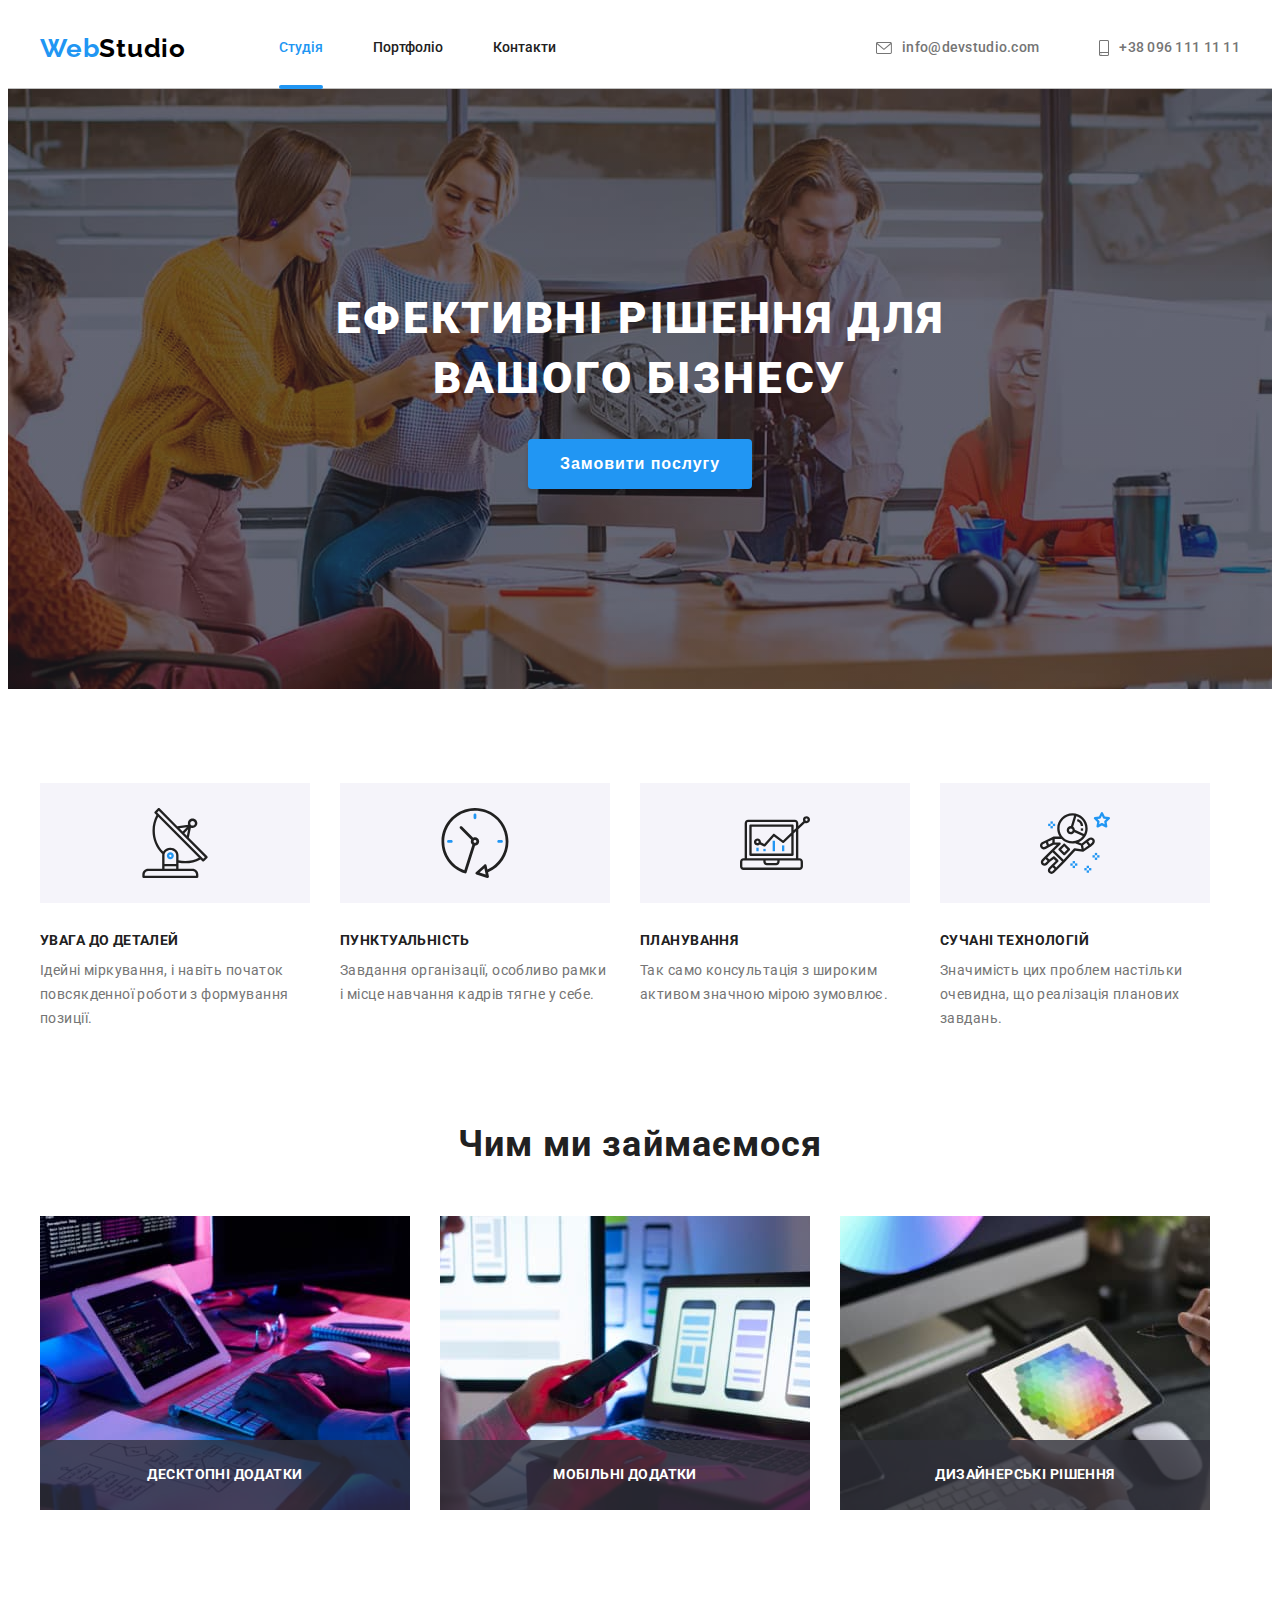
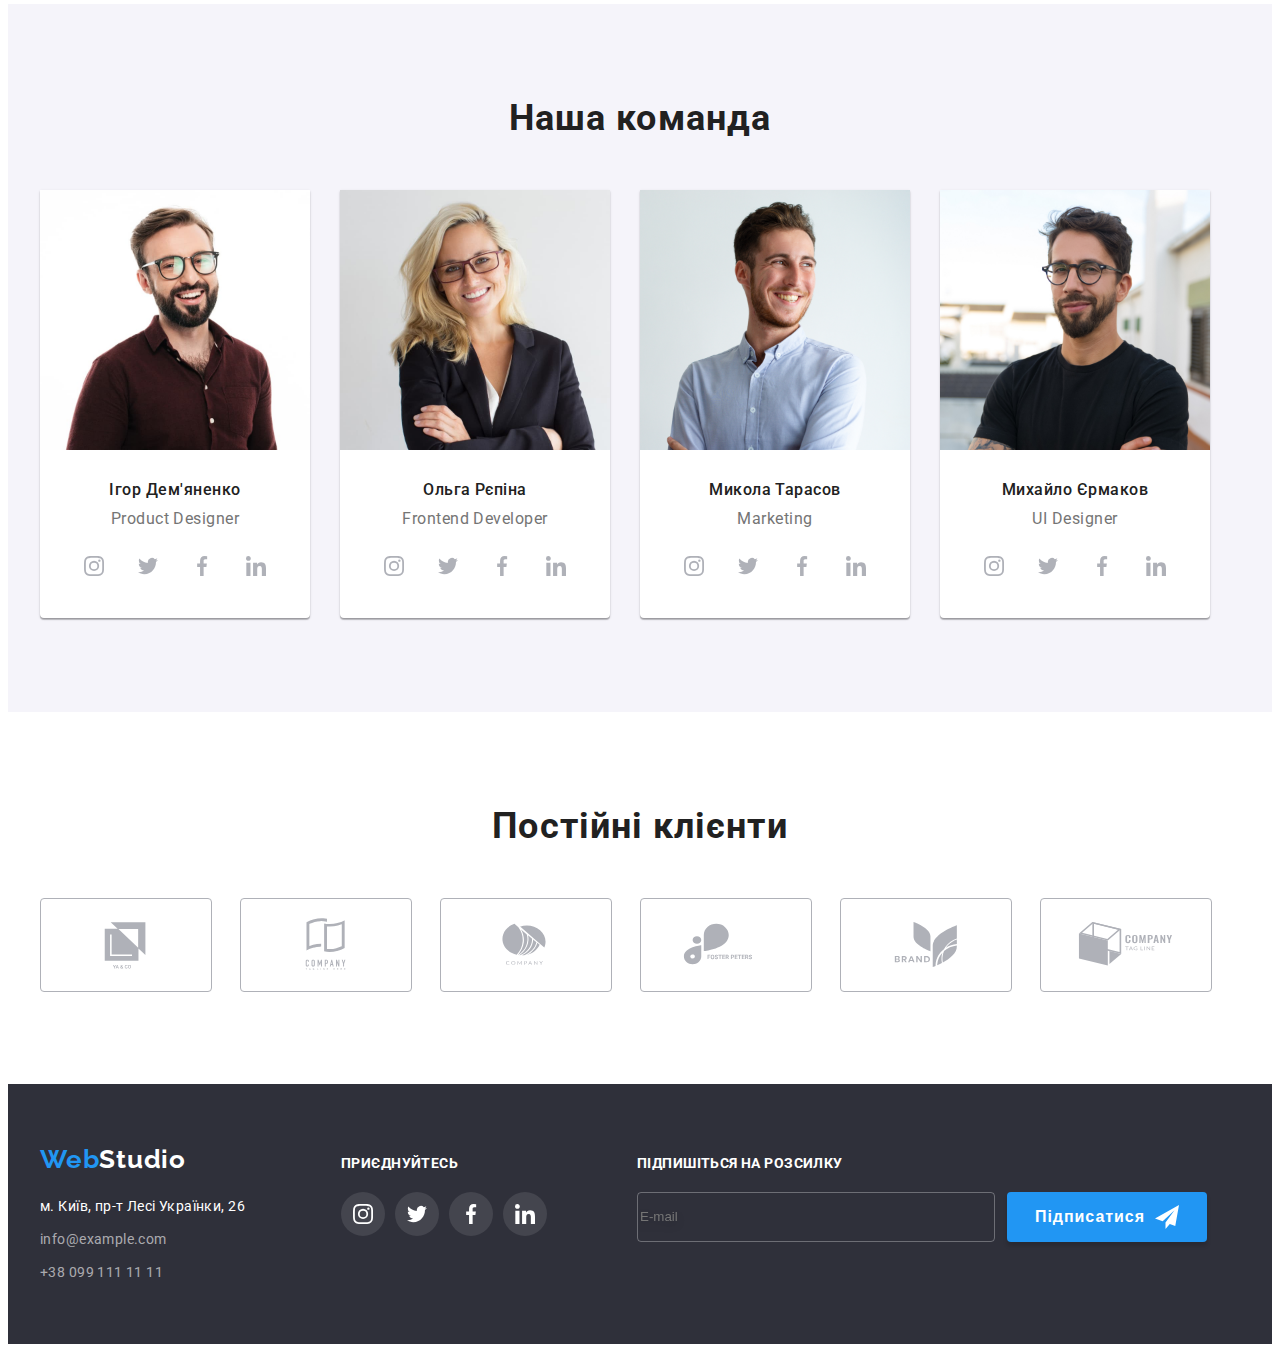
==== index.html @ 81b9aeee "HM7" ====
<!DOCTYPE html>
<html lang="uk">
	<head>
		<meta charset="UTF-8" />
		<meta http-equiv="X-UA-Compatible" content="IE=edge" />
		<meta name="viewport" content="width=device-width, initial-scale=1.0" />
		<title>homework02</title>
		<link rel="preconnect" href="https://fonts.googleapis.com" />
		<link rel="preconnect" href="https://fonts.gstatic.com" crossorigin />
		<link
			href="https://fonts.googleapis.com/css2?family=Raleway:wght@700&family=Roboto:wght@400;500;700;900&display=swap"
			rel="stylesheet"
		/>
		<link
			rel="stylesheet"
			href="https://cdnjs.cloudflare.com/ajax/libs/modern-normalize/1.1.0/modern-normalize.min.css"
			integrity="sha512-wpPYUAdjBVSE4KJnH1VR1HeZfpl1ub8YT/NKx4PuQ5NmX2tKuGu6U/JRp5y+Y8XG2tV+wKQpNHVUX03MfMFn9Q=="
			crossorigin="anonymous"
			referrerpolicy="no-referrer"
		/>
		<link rel="stylesheet" href="./css/styles.css" />
		<link rel="stylesheet" href="./css/main.min.css" />
	</head>
	<body>
		<header class="header">
			<div class="container header__container">
				<a href="./" class="logo link"><span class="loggo">Web</span>Studio</a>
				<nav class="navigation">
					<ul class="navigation__list list">
						<li class="navigation__item">
							<a href="" class="navigation__link link header-item-current current"> Студія</a>
						</li>
						<li class="navigation__item">
							<a href="./portfolio.html" class="navigation__link link"> Портфоліо</a>
						</li>
						<li class="navigation__item"><a href="" class="navigation__link link"> Контакти</a></li>
					</ul>
				</nav>
				<ul class="connect list">
					<li class="connect__iten">
						<a href="mailto:info@devstudio.com" class="connect__lisk link"
							><svg class="header-icon" width="16" height="12">
								<use href="./images/icons.svg#icon-envelope"></use>
							</svg>
							info@devstudio.com
						</a>
					</li>
					<li class="connect__iten">
						<a href="tel:+380961111111" class="connect__lisk link"
							><svg class="header-icon" width="10" height="16">
								<use href="./images/icons.svg#icon-smartphone1"></use>
							</svg>
							+38 096 111 11 11
						</a>
					</li>
				</ul>
			</div>
		</header>
		<main>
			<section class="essential">
				<div class="container">
					<h1 class="essential__titel">
						Ефективні рішення для <br />
						вашого бізнесу
					</h1>
					<button type="button" class="essential__btn" data-modal-open>Замовити послугу</button>
				</div>
			</section>
			<section class="content section">
				<div class="container">
					<h2 class="potfolio-title">Невидимий контейнер</h2>
					<ul class="content__list list">
						<li class="content__item">
							<div class="potfolio__icon">
								<svg class="team-soc-icon" width="70" height="70">
									<use href="./images/icons.svg#icon-antenna"></use>
								</svg>
							</div>
							<h3 class="content__title">Увага до деталей</h3>
							<p class="content__pre-title">
								Ідейні міркування, і навіть початок повсякденної роботи з формування позиції.
							</p>
						</li>
						<li class="content__item">
							<div class="potfolio__icon">
								<svg class="team-soc-icon" width="70" height="70">
									<use href="./images/icons.svg#icon-clock"></use>
								</svg>
							</div>
							<h3 class="content__title">Пунктуальність</h3>
							<p class="content__pre-title">
								Завдання організації, особливо рамки і місце навчання кадрів тягне у себе.
							</p>
						</li>
						<li class="content__item">
							<div class="potfolio__icon">
								<svg class="team-soc-icon" width="70" height="70">
									<use href="./images/icons.svg#icon-diagram"></use>
								</svg>
							</div>
							<h3 class="content__title">Планування</h3>
							<p class="content__pre-title">
								Так само консультація з широким активом значною мірою зумовлює.
							</p>
						</li>
						<li class="content__item">
							<div class="potfolio__icon">
								<svg class="team-soc-icon" width="70" height="70">
									<use href="./images/icons.svg#icon-astronaut"></use>
								</svg>
							</div>
							<h3 class="content__title">Сучані технологій</h3>
							<p class="content__pre-title">
								Значимість цих проблем настільки очевидна, що реалізація планових завдань.
							</p>
						</li>
					</ul>
				</div>
			</section>
			<section class="foto section">
				<div class="container">
					<h2 class="foto__title">Чим ми займаємося</h2>
					<ul class="foto__list list">
						<li class="foto__item">
							<div class="foto__bottom">
								<img src="./images/box1.jpg" alt="box1" width="370" />
								<p class="work__lister">Десктопні додатки</p>
							</div>
						</li>
						<li class="foto__item">
							<div class="foto__bottom">
								<img src="./images/box2.jpg" alt="box2" width="370" />
								<p class="work__lister">Мобільні додатки</p>
							</div>
						</li>
						<li class="foto__item">
							<div class="foto__bottom">
								<img src="./images/box3.jpg" alt="box3" width="370" />
								<p class="work__lister">Дизайнерські рішення</p>
							</div>
						</li>
					</ul>
				</div>
			</section>
			<section class="section team">
				<div class="container">
					<h2 class="team-title">Наша команда</h2>
					<ul class="team-list list">
						<li class="team-item">
							<img src="./images/person1.jpg" alt="about" width="270" />
							<div class="team-data">
								<h3 class="team-name">Ігор Дем'яненко</h3>
								<p class="team-profession">Product Designer</p>
								<ul class="team-soc list">
									<li class="team-soc-item">
										<a href="" class="team-soc-link link">
											<svg class="team-soc-icon" width="20" height="20">
												<use href="./images/icons.svg#icon-instagram"></use>
											</svg>
										</a>
									</li>
									<li class="team-soc-item">
										<a href="" class="team-soc-link link">
											<svg class="team-soc-icon" width="20" height="20">
												<use href="./images/icons.svg#icon-twitter	"></use>
											</svg>
										</a>
									</li>
									<li class="team-soc-item">
										<a href="" class="team-soc-link link"
											><svg class="team-soc-icon" width="20" height="20">
												<use href="./images/icons.svg#icon-facebook"></use>
											</svg>
										</a>
									</li>
									<li class="team-soc-item">
										<a href="" class="team-soc-link link"
											><svg class="team-soc-icon" width="20" height="20">
												<use href="./images/icons.svg#icon-linkedin"></use>
											</svg>
										</a>
									</li>
								</ul>
							</div>
						</li>
						<li class="team-item">
							<img src="./images/person2.jpg" alt="about" width="270" />
							<div class="team-data">
								<h3 class="team-name">Ольга Рєпіна</h3>
								<p class="team-profession">Frontend Developer</p>
								<ul class="team-soc list">
									<li class="team-soc-item">
										<a href="" class="team-soc-link link">
											<svg class="team-soc-icon" width="20" height="20">
												<use href="./images/icons.svg#icon-instagram"></use>
											</svg>
										</a>
									</li>
									<li class="team-soc-item">
										<a href="" class="team-soc-link link">
											<svg class="team-soc-icon" width="20" height="20">
												<use href="./images/icons.svg#icon-twitter	"></use>
											</svg>
										</a>
									</li>
									<li class="team-soc-item">
										<a href="" class="team-soc-link link"
											><svg class="team-soc-icon" width="20" height="20">
												<use href="./images/icons.svg#icon-facebook"></use>
											</svg>
										</a>
									</li>
									<li class="team-soc-item">
										<a href="" class="team-soc-link link"
											><svg class="team-soc-icon" width="20" height="20">
												<use href="./images/icons.svg#icon-linkedin"></use>
											</svg>
										</a>
									</li>
								</ul>
							</div>
						</li>
						<li class="team-item">
							<img src="./images/person3.jpg" alt="about" width="270" />
							<div class="team-data">
								<h3 class="team-name">Микола Тарасов</h3>
								<p class="team-profession">Marketing</p>
								<ul class="team-soc list">
									<li class="team-soc-item">
										<a href="" class="team-soc-link link">
											<svg class="team-soc-icon" width="20" height="20">
												<use href="./images/icons.svg#icon-instagram"></use>
											</svg>
										</a>
									</li>
									<li class="team-soc-item">
										<a href="" class="team-soc-link link">
											<svg class="team-soc-icon" width="20" height="20">
												<use href="./images/icons.svg#icon-twitter	"></use>
											</svg>
										</a>
									</li>
									<li class="team-soc-item">
										<a href="" class="team-soc-link link"
											><svg class="team-soc-icon" width="20" height="20">
												<use href="./images/icons.svg#icon-facebook"></use>
											</svg>
										</a>
									</li>
									<li class="team-soc-item">
										<a href="" class="team-soc-link link"
											><svg class="team-soc-icon" width="20" height="20">
												<use href="./images/icons.svg#icon-linkedin"></use>
											</svg>
										</a>
									</li>
								</ul>
							</div>
						</li>
						<li class="team-item">
							<img src="./images/person4.jpg" alt="about" width="270" />
							<div class="team-data">
								<h3 class="team-name">Михайло Єрмаков</h3>
								<p class="team-profession">UI Designer</p>
								<ul class="team-soc list">
									<li class="team-soc-item">
										<a href="" class="team-soc-link link">
											<svg class="team-soc-icon" width="20" height="20">
												<use href="./images/icons.svg#icon-instagram"></use>
											</svg>
										</a>
									</li>
									<li class="team-soc-item">
										<a href="" class="team-soc-link link">
											<svg class="team-soc-icon" width="20" height="20">
												<use href="./images/icons.svg#icon-twitter	"></use>
											</svg>
										</a>
									</li>
									<li class="team-soc-item">
										<a href="" class="team-soc-link link"
											><svg class="team-soc-icon" width="20" height="20">
												<use href="./images/icons.svg#icon-facebook"></use>
											</svg>
										</a>
									</li>
									<li class="team-soc-item">
										<a href="" class="team-soc-link link"
											><svg class="team-soc-icon" width="20" height="20">
												<use href="./images/icons.svg#icon-linkedin"></use>
											</svg>
										</a>
									</li>
								</ul>
							</div>
						</li>
					</ul>
				</div>
			</section>
			<section class="section client">
				<div class="container">
					<h2 class="client-title">Постійні клієнти</h2>
					<ul class="client-list list">
						<li class="client-item">
							<a href="" class="client-soc-link link">
								<svg class="client-soc-icon" width="106" height="60">
									<use href="./images/icons.svg#icon-Logo1"></use>
								</svg>
							</a>
						</li>
						<li class="client-item">
							<a href="" class="client-soc-link link">
								<svg class="client-soc-icon" width="106" height="60">
									<use href="./images/icons.svg#icon-Logo2"></use>
								</svg>
							</a>
						</li>
						<li class="client-item">
							<a href="" class="client-soc-link link">
								<svg class="client-soc-icon" width="106" height="60">
									<use href="./images/icons.svg#icon-Logo3"></use>
								</svg>
							</a>
						</li>
						<li class="client-item">
							<a href="" class="client-soc-link link">
								<svg class="client-soc-icon" width="106" height="60">
									<use href="./images/icons.svg#icon-Logo4"></use>
								</svg>
							</a>
						</li>
						<li class="client-item">
							<a href="" class="client-soc-link link">
								<svg class="client-soc-icon" width="106" height="60">
									<use href="./images/icons.svg#icon-Logo5"></use>
								</svg>
							</a>
						</li>
						<li class="client-item">
							<a href="" class="client-soc-link link">
								<svg class="client-soc-icon" width="106" height="60">
									<use href="./images/icons.svg#icon-Logo6"></use>
								</svg>
							</a>
						</li>
					</ul>
				</div>
			</section>
		</main>
		<footer class="contacts">
			<div class="container footer__container">
				<div class="flecsy">
					<a href="./" class="logo-contacts link"><span class="loggo">Web</span>Studio</a>
					<address class="info">
						<ul class="info-list list">
							<li class="info-item">
								<a
									class="info-address link"
									href="https://goo.gl/maps/SW1nA3isdETWnzQe9"
									target="_blank"
									rel="noopener nereferrer nofollow"
								>
									м. Київ, пр-т Лесі Українки, 26
								</a>
							</li>
							<li class="info-item">
								<a href="mailto:info@example.com" class="info-mail link">info@example.com</a>
							</li>
							<li class="info-item">
								<a href="tel:+380991111111" class="info-tel link">+38 099 111 11 11</a>
							</li>
						</ul>
					</address>
				</div>
				<div class="footer-continer">
					<p class="footer-title">приєднуйтесь</p>
					<ul class="footer-soc list">
						<li class="footer-soc-item">
							<a href="" class="footer-soc-link link">
								<svg class="footer-soc-icon" width="20" height="20">
									<use href="./images/icons.svg#icon-instagram"></use>
								</svg>
							</a>
						</li>
						<li class="footer-soc-item">
							<a href="" class="footer-soc-link link">
								<svg class="footer-soc-icon" width="20" height="20">
									<use href="./images/icons.svg#icon-twitter	"></use>
								</svg>
							</a>
						</li>
						<li class="footer-soc-item">
							<a href="" class="footer-soc-link link"
								><svg class="footer-soc-icon" width="20" height="20">
									<use href="./images/icons.svg#icon-facebook"></use>
								</svg>
							</a>
						</li>
						<li class="footer-soc-item">
							<a href="" class="footer-soc-link link"
								><svg class="footer-soc-icon" width="20" height="20">
									<use href="./images/icons.svg#icon-linkedin"></use>
								</svg>
							</a>
						</li>
					</ul>
				</div>
				<div class="footer-letter">
					<p class="text-soc-it">Підпишіться на розсилку</p>
					<form class="footer-form">
						<input
							type="text"
							class="footer-letter-mail"
							name="footer-letter-mail"
							placeholder="E-mail"
						/>
						<button type="submit" class="btn-footer-text sent-letter">
							Підписатися<svg class="footer-letter-icon" width="24" height="24">
								<use href="./images/icons.svg#icon-icon-send"></use>
							</svg>
						</button>
					</form>
				</div>
			</div>
		</footer>
		<div class="backdrop is-hidden" data-modal>
			<div class="modal">
				<button type="button" class="btn-modal" data-modal-close>
					<svg class="modal-icon" width="11" height="11">
						<use href="./images/icons.svg#icon-Vector"></use>
					</svg>
				</button>
				<p class="modal-title">Залиште свої дані, ми вам передзвонимо</p>
				<form class="modal-form">
					<div class="form-field">
						<label for="dfgh" class="input-title">Ім'я</label>
						<div class="input-wrap">
							<input type="text" class="form-input" name="user-name" id="dfgh" />
							<svg class="input-icon" width="18" height="18">
								<use href="./images/icons.svg#icon-person-name1"></use>
							</svg>
						</div>
					</div>
					<div class="form-field">
						<label for="scfdsc" class="input-title">Телефон</label>
						<div class="input-wrap">
							<input type="tel" class="form-input" name="user-tel" id="scfdsc" />
							<svg class="input-icon" width="18" height="18">
								<use href="./images/icons.svg#icon-person-tel"></use>
							</svg>
						</div>
					</div>
					<div class="form-field">
						<label for="vbnm" class="input-title">Пошта</label>
						<div class="input-wrap">
							<input type="email" class="form-input" name="user-email" id="vbnm" />
							<svg class="input-icon" width="18" height="18">
								<use href="./images/icons.svg#icon-person-email"></use>
							</svg>
						</div>
					</div>
					<div class="form-field-com">
						<label for="user-coment" class="input-title">Коментар</label>
						<textarea
							name="user-coment"
							id="user-coment"
							class="modal-text"
							placeholder="Введіть текст"
						></textarea>
					</div>
					<div class="form-field-com">
						<input
							type="checkbox"
							name="user-polyci"
							value="true"
							class="input-check potfolio-title"
							id="user-polyci"
						/>
						<label for="user-polyci" class="form-polyci"
							>Погоджуюся з розсилкою та приймаю <span class="check-polyci">Умови договору</span>
						</label>
					</div>
					<button type="submit" class="btn-form">Відправити</button>
				</form>
			</div>
		</div>
		<script src="./js/modal.js"></script>
	</body>
</html>
---- css/main.min.css ----
:root{--second--title--color: #757575;--main--title--black: #2196f3;--item--color--white: #ffffff;--main--item--color: #212121}p,h1,h2,h3,h4,h5,h6{margin:0}ul{margin:0;padding-left:0}body{font-family:Roboto,sans-serif}.list{list-style:none}.link{text-decoration:none;display:block}.potfolio-title{position:absolute;white-space:nowrap;width:1px;height:1px;overflow:hidden;border:0;padding:0;clip:rect(0 0 0 0);-webkit-clip-path:inset(50%);clip-path:inset(50%);margin:-1px}.container{width:1200px;padding-left:15px;padding-right:15px;margin:0 auto}.section{padding:94px 0}.backdrop{position:fixed;top:0;width:100%;height:100%;background-color:rgba(0,0,0,.2);transition:opacity 250ms cubic-bezier(0.4, 0, 0.2, 1),visibility 250ms cubic-bezier(0.4, 0, 0.2, 1)}.backdrop.is-hidden{visibility:hidden;opacity:0;pointer-events:none}.modal{position:absolute;width:528px;height:581px;background:#fff;box-shadow:0px 1px 3px rgba(0,0,0,.12),0px 1px 1px rgba(0,0,0,.14),0px 2px 1px rgba(0,0,0,.2);border-radius:4px;top:50%;left:50%;padding:40px;transform:translate(-50%, -50%) scale(1);transition:transform 250ms cubic-bezier(0.4, 0, 0.2, 1)}.backdrop.is-hidden .modal{transform:translate(-50%, -50%) scale(0);min-height:0}.btn-modal{position:absolute;right:8px;top:8px;background:#fff;border:1px solid rgba(0,0,0,.1);width:30px;height:30px;cursor:pointer;border-radius:50%;background-color:rgba(0,0,0,0)}.btn-modal:focus,.btn-modal:hover{fill:#2196f3}.modal-icon{position:absolute;top:50%;left:50%;transform:translate(-50%, -50%)}.no-scroll{overflow:hidden}.modal-title{font-weight:700;font-size:20px;line-height:1.15;text-align:center;letter-spacing:.03em;color:#212121;margin-bottom:12px}.form-input{width:100%;height:40px;border:1px solid rgba(33,33,33,.2);border-radius:4px;padding-left:42px}.form-input:focus{outline-color:#2196f3}.input-title{font-size:12px;line-height:1.16;letter-spacing:.01em;color:#757575}.input-icon{position:absolute;left:12px;top:50%;transform:translateY(-50%)}.modal-text{display:block;width:100%;height:120px;border:1px solid rgba(33,33,33,.2);border-radius:4px;resize:none;padding:12px 16px;margin-top:4px}.modal-text:focus{outline-color:#2196f3}.btn-form{font-weight:700;font-size:16px;line-height:1.87;letter-spacing:.06em;color:#fff;background:#2196f3;box-shadow:0px 4px 4px rgba(0,0,0,.15);border-radius:4px;border:none;cursor:pointer;padding:10px 52px;display:block;margin-left:auto;margin-right:auto}.form-field{margin-bottom:10px}.form-field-com{margin-bottom:20px}.input-wrap{position:relative;margin-top:4px}.form-input:focus+.input-icon{fill:#2196f3}.form-polyci{font-size:14px;line-height:1.71;letter-spacing:.03em;color:#757575;display:flex;justify-content:center;align-items:center;margin-bottom:20px}.form-polyci::before{content:" ";width:16px;height:15px;border:2px solid #212121;border-radius:3px;margin-right:8px;transition:background-color 250ms cubic-bezier(0.4, 0, 0.2, 1)}.check-polyci{font-size:14px;line-height:1.71;letter-spacing:.03em;-webkit-text-decoration-line:underline;text-decoration-line:underline;color:#2196f3}.input-check:checked+.form-polyci::before{background-color:#2196f3;border-radius:2px;background-image:url(../images/galochka.svg);border:none;background-repeat:no-repeat;background-position:center}.logo{font-family:"Raleway";font-weight:700;font-size:26px;line-height:1.19;letter-spacing:.03em;color:#000}.loggo{color:var(--main--title--black)}.header{border-bottom:1px solid silver;margin-right:auto;margin-left:auto}.header__container{display:flex;align-items:center}.navigation{margin-left:93px}.navigation__list{display:flex;position:relative}.navigation__list.navigation__link::after{content:"";display:block;background:#2196f3;border-radius:2px;width:100%;height:4px;position:absolute}.navigation__list .navigation__item:not(:last-child){margin-right:50px}.connect__lisk{font-size:14px;line-height:1.14;letter-spacing:.02em;color:var(--second--title--color);align-items:center}.connect__lisk{display:flex;justify-content:center;gap:10px;transition:color 250ms cubic-bezier(0.4, 0, 0.2, 1)}.connect__lisk:focus,.connect__lisk:hover{color:var(--main--title--black)}.connect{display:flex;justify-content:center;gap:10px;margin-left:auto}.connect .connect__iten+.connect__iten{margin-left:50px}.navigation__link{position:relative;display:block;padding-top:32px;padding-bottom:32px;font-weight:500;font-size:14px;line-height:1.14;color:var(--main--item--color);transition:color 250ms cubic-bezier(0.4, 0, 0.2, 1)}.navigation__link.current::after{content:"";display:block;width:100%;height:4px;border-radius:2px;background-color:#2196f3;position:absolute;bottom:-1px;left:0}.header-icon{fill:currentColor}.connect__iten{font-weight:500;font-size:14px;line-height:1.14;color:var(--main--item--color)}.header-item-current{color:var(--main--title--black)}.essential{background-color:#c4c4c4;background-image:linear-gradient(rgba(47, 48, 58, 0.4), rgba(47, 48, 58, 0.4)),url(../images/hero.jpg);text-align:center;background-size:auto;padding-top:200px;padding-bottom:200px;max-width:1600px;background-repeat:no-repeat;background-position:center;margin:0 auto}.essential__titel{font-weight:900;font-size:44px;line-height:1.36;letter-spacing:.06em;text-transform:uppercase;color:var(--item--color--white)}.essential__btn{margin-top:30px;margin-left:auto;margin-right:auto}.essential__btn{font-weight:700;font-size:16px;line-height:1.88;align-items:center;text-align:center;letter-spacing:.06em;background:var(--main--title--black);color:var(--item--color--white);cursor:pointer;border:none;box-shadow:0px 4px 4px rgba(0,0,0,.15);border-radius:4px;padding:10px 32px;transition:background-color 250ms cubic-bezier(0.4, 0, 0.2, 1)}.essential__btn :focus,.essential__btn :hover{background-color:#188ce8}.content__list{display:flex;flex-wrap:wrap}.content__list .content__item:not(:last-child){margin-right:30px}.content__item{width:270px}.content__title{font-weight:700;font-size:14px;line-height:1.14;letter-spacing:.03em;text-transform:uppercase;color:var(--main--item--color);margin-bottom:10px}.content__pre-title{font-size:14px;line-height:1.71;letter-spacing:.03em;color:var(--second--title--color)}.potfolio__icon{width:270px;height:120px;background-color:#f5f4fa;display:flex;justify-content:center;align-items:center;margin-bottom:30px}.foto{padding-top:0}.foto__item:not(:last-child){margin-right:30px}.foto__list{display:flex}img{width:auto;display:block;max-width:100%}.foto__title,.hero-title{font-weight:700;font-size:36px;line-height:1.16;text-align:center;letter-spacing:.03em;color:var(--main--item--color);margin-bottom:50px}.foto__bottom{position:relative}.work__lister{display:flex;align-items:center;justify-content:center;font-weight:700;font-size:14px;line-height:1.14;letter-spacing:.03em;text-transform:uppercase;color:#fff;background:rgba(47,48,58,.8);position:absolute;width:100%;height:70px;bottom:0px}.team-list{display:flex}.team-item{width:270px;height:428px;left:calc(50% - 135px - 450px);top:calc(50% - 214px + 532px);background:#fff;box-shadow:0px 1px 3px rgba(0,0,0,.12),0px 1px 1px rgba(0,0,0,.14),0px 2px 1px rgba(0,0,0,.2);border-radius:0px 0px 4px 4px}.team-item:not(:last-child){margin-right:30px}.team{background-color:#f5f4fa}.team-title{font-weight:700;font-size:36px;line-height:1.16;text-align:center;letter-spacing:.03em;color:#212121;margin-bottom:50px}.team-name{font-weight:500;font-size:16px;line-height:1.19;text-align:center;letter-spacing:.03em;color:var(--main--item--color);margin-bottom:10px}.team-profession{font-size:16px;line-height:1.19;text-align:center;letter-spacing:.03em;color:var(--second--title--color);margin-bottom:16px}.team-data{padding-top:30px;padding-bottom:30px}.team-soc{display:flex;justify-content:center;gap:10px}.team-soc-link{width:44px;height:44px;border-radius:50%;background-color:#fff;display:flex;align-items:center;justify-content:center;transition:background-color 250ms cubic-bezier(0.4, 0, 0.2, 1)}.team-soc-link:hover,.team-soc-link:focus{background-color:#2196f3}.team-soc-link:hover .team-soc-icon,.team-soc-link:focus .team-soc-icon{fill:#fff}.team-soc-icon{fill:#afb1b8;transition:fill 250ms cubic-bezier(0.4, 0, 0.2, 1)}.client-list{display:flex}.client-title{font-weight:700;font-size:36px;line-height:1.16;text-align:center;letter-spacing:.03em;color:#212121;margin-bottom:50px}.client-item{width:170px;height:92px}.client-item:not(:last-child){margin-right:30px}.client-soc-link{outline:none;width:100%;height:100%;display:flex;align-items:center;justify-content:center;border:1px solid #afb1b8;border-radius:4px;transition:border 250ms cubic-bezier(0.4, 0, 0.2, 1),border-radius cubic-bezier(0.4, 0, 0.2, 1)}.client-soc-link:focus,.client-soc-link:hover{border:1px solid #2196f3;border-radius:4px}.client-soc-icon{fill:#afb1b8;transition:fill 250ms cubic-bezier(0.4, 0, 0.2, 1)}.client-soc-link:hover .client-soc-icon,.client-soc-link:focus .client-soc-icon{fill:#2196f3}.contacts{background-color:#2f303a;padding-top:60px;padding-bottom:60px;margin:0 auto}.info-item{font-style:normal;font-size:14px;line-height:1.71;letter-spacing:.03em;width:231px}.info-address{letter-spacing:.03em;color:var(--item--color--white)}.info-mail,.info-tel{color:rgba(255,255,255,.6)}.logo-contacts{font-family:"Raleway";font-weight:700;font-size:26px;line-height:1.19;letter-spacing:.03em;color:var(--item--color--white);margin-bottom:20px}.footer-continer{margin-right:90px}.footer__container{display:flex;align-items:baseline}.footer-title{font-weight:700;font-size:14px;line-height:1.14;letter-spacing:.03em;text-transform:uppercase;color:#fff;margin-bottom:20px}.footer-soc{display:flex;justify-content:center;gap:10px}.footer-soc-link{width:44px;height:44px;border-radius:50%;background:rgba(255,255,255,.1);display:flex;align-items:center;justify-content:center;transition:background-color 250ms cubic-bezier(0.4, 0, 0.2, 1)}.footer-soc-link:hover,.footer-soc-link:focus{background-color:#2196f3}.footer-soc-icon{fill:#fff;transition:background-color 250ms cubic-bezier(0.4, 0, 0.2, 1)}.footer-soc-link:hover .footer-soc-icon,.footer-soc-link:focus .footer-soc-icon{fill:#fff}.text-soc-it{font-weight:700;font-size:14px;line-height:1.14;letter-spacing:.03em;text-transform:uppercase;color:#fff;margin-bottom:20px}.footer-letter-mail{width:358px;height:50px;box-sizing:border-box;border:1px solid rgba(255,255,255,.3);background-color:rgba(33,149,243,0);border-radius:4px}.footer-letter-mail::-moz-placeholder{filter:drop-shadow(0px 4px 4px rgba(0, 0, 0, 0.15))}.footer-letter-mail:-ms-input-placeholder{filter:drop-shadow(0px 4px 4px rgba(0, 0, 0, 0.15))}.footer-letter-mail::placeholder{filter:drop-shadow(0px 4px 4px rgba(0, 0, 0, 0.15))}.sent-letter{width:200px;height:50px;justify-content:center;margin-left:12px;border:none;background:#2196f3;box-shadow:0px 4px 4px rgba(0,0,0,.15);border-radius:4px}.footer-letter-icon{margin-left:10px}.footer-form{display:flex}.btn-footer-text{font-weight:700;font-size:16px;line-height:1.87;display:flex;align-items:center;text-align:center;letter-spacing:.06em;color:#fff}.filter{display:flex;justify-content:center}.filter-item:not(:last-child){margin-right:8px}.filter-btn{font-weight:500;font-size:16px;line-height:1.65;text-align:center;letter-spacing:.03em;color:var(--main--item--color);background-color:#f5f4fa;border:none;cursor:pointer;border-radius:4px;padding:6px 22px;transition:background-color 250ms cubic-bezier(0.4, 0, 0.2, 1),color 250ms cubic-bezier(0.4, 0, 0.2, 1),box-shadow 250ms cubic-bezier(0.4, 0, 0.2, 1)}.filter-btn:hover,.filter-btn:focus{color:var(--item--color--white);background-color:var(--main--title--black);box-shadow:0px 3px 1px rgba(0,0,0,.1),0px 1px 2px rgba(0,0,0,.08),0px 2px 2px rgba(0,0,0,.12)}.work-link-asd:hover,.work-link-asd:focus{box-shadow:0px 1px 1px rgba(0,0,0,.12),0px 4px 4px rgba(0,0,0,.06),1px 4px 6px rgba(0,0,0,.16)}.work-link{position:relative;overflow:hidden}.work-top-text{position:absolute;top:0;font-size:18px;line-height:1.55;letter-spacing:.03em;color:#fff;background:rgba(33,150,243,.9);padding:63px 24px;height:100%;transform:translateY(100%);transition:250ms cubic-bezier(0.4, 0, 0.2, 1)}.work-link-asd:hover .work-top-text,.work-link-asd:focus .work-top-text{transform:translateY(0)}.work-item{display:flex;flex-wrap:wrap;gap:30px;margin-top:50px;font-weight:700;font-size:18px;line-height:2;letter-spacing:.06em}.work-item.work-list:nth-last-child(-n+3){margin-bottom:30px}.work-item.work-list:nth-last-child(-n+3){transition:box-shadow 250ms cubic-bezier(0.4, 0, 0.2, 1)}.work-title{font-weight:700;font-size:18px;line-height:2;letter-spacing:.06em;color:var(--main--item--color);margin-bottom:4px}.work-data{padding:20px 24px 20px 24px;border-left:1px solid #eee;border-right:1px solid #eee;border-bottom:1px solid #eee}.work-pre-title{font-weight:400;font-size:16px;line-height:1.88;letter-spacing:.03em;color:var(--second--title--color)}.info{margin-top:20px;margin-right:70px}.logo-contacts{display:inline;margin-top:40px}.info-list .info-item:not(:last-child){margin-bottom:9px}/*# sourceMappingURL=main.min.css.map */
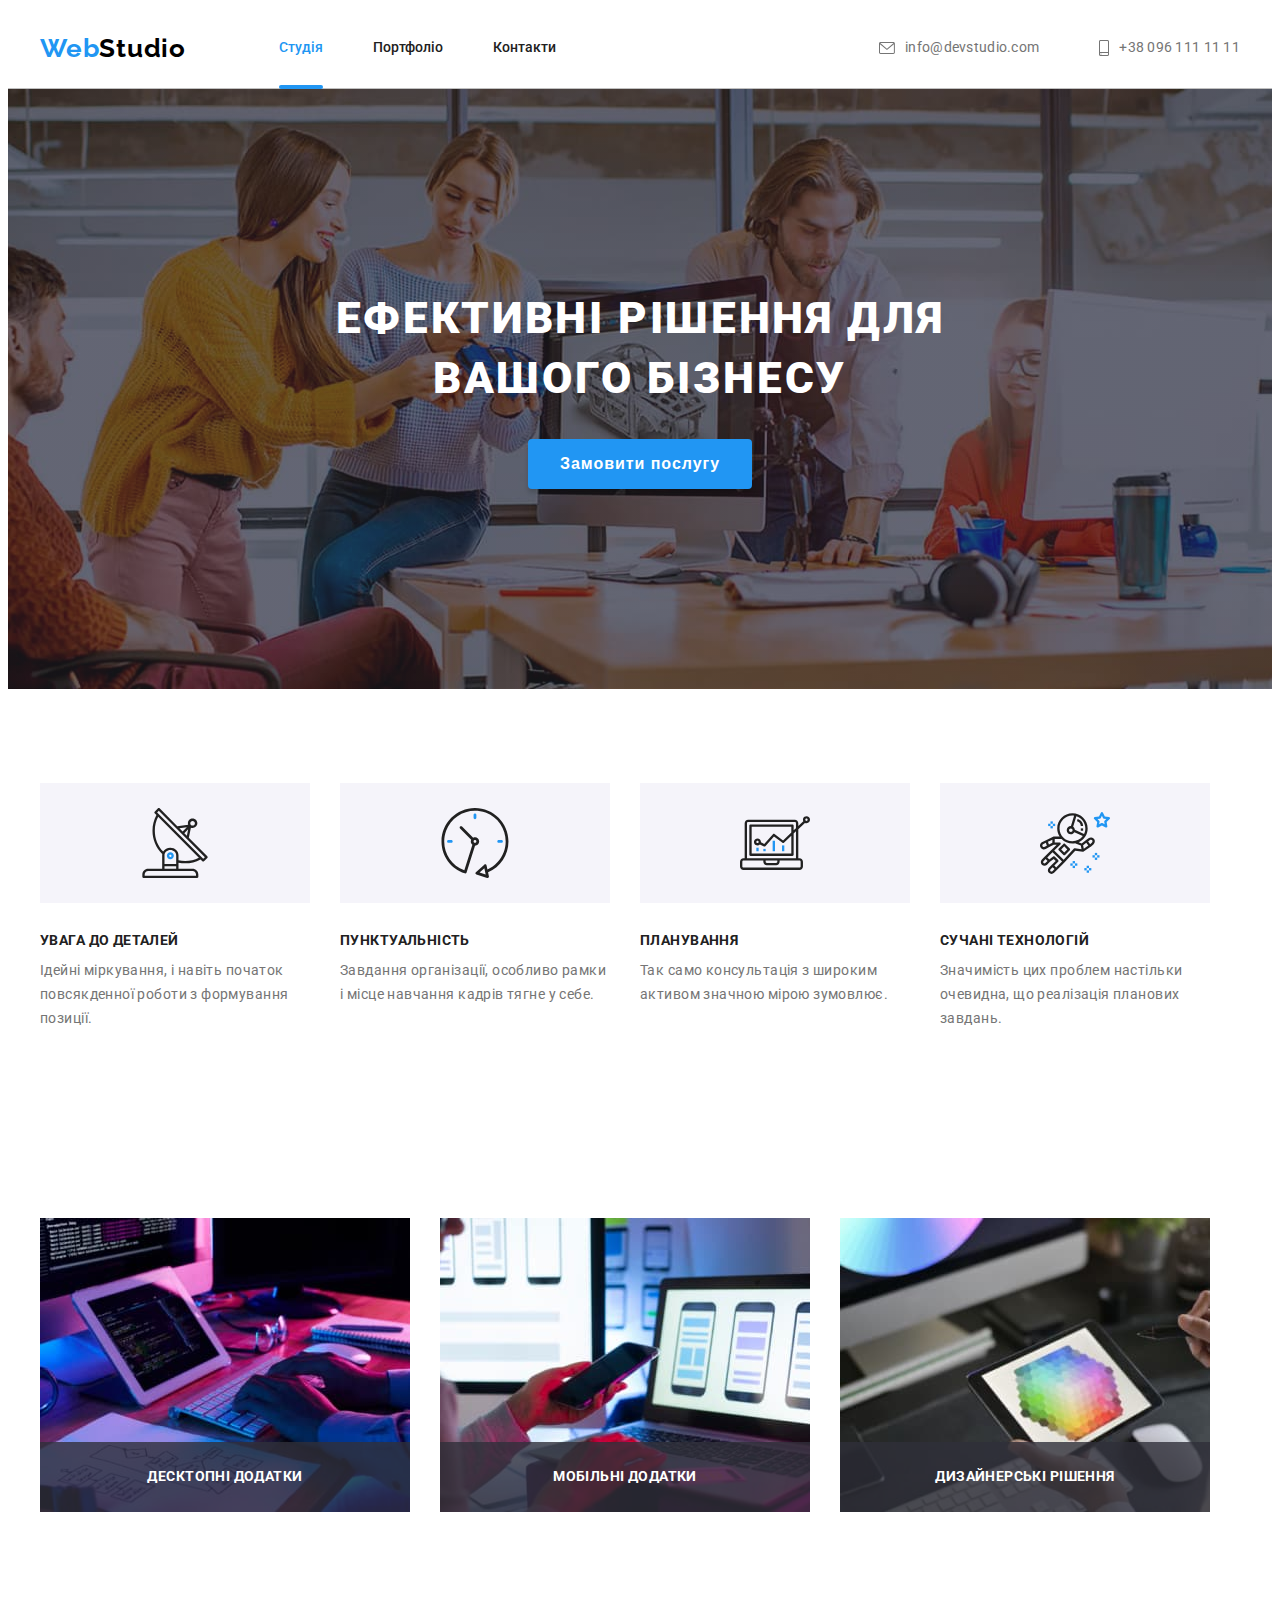
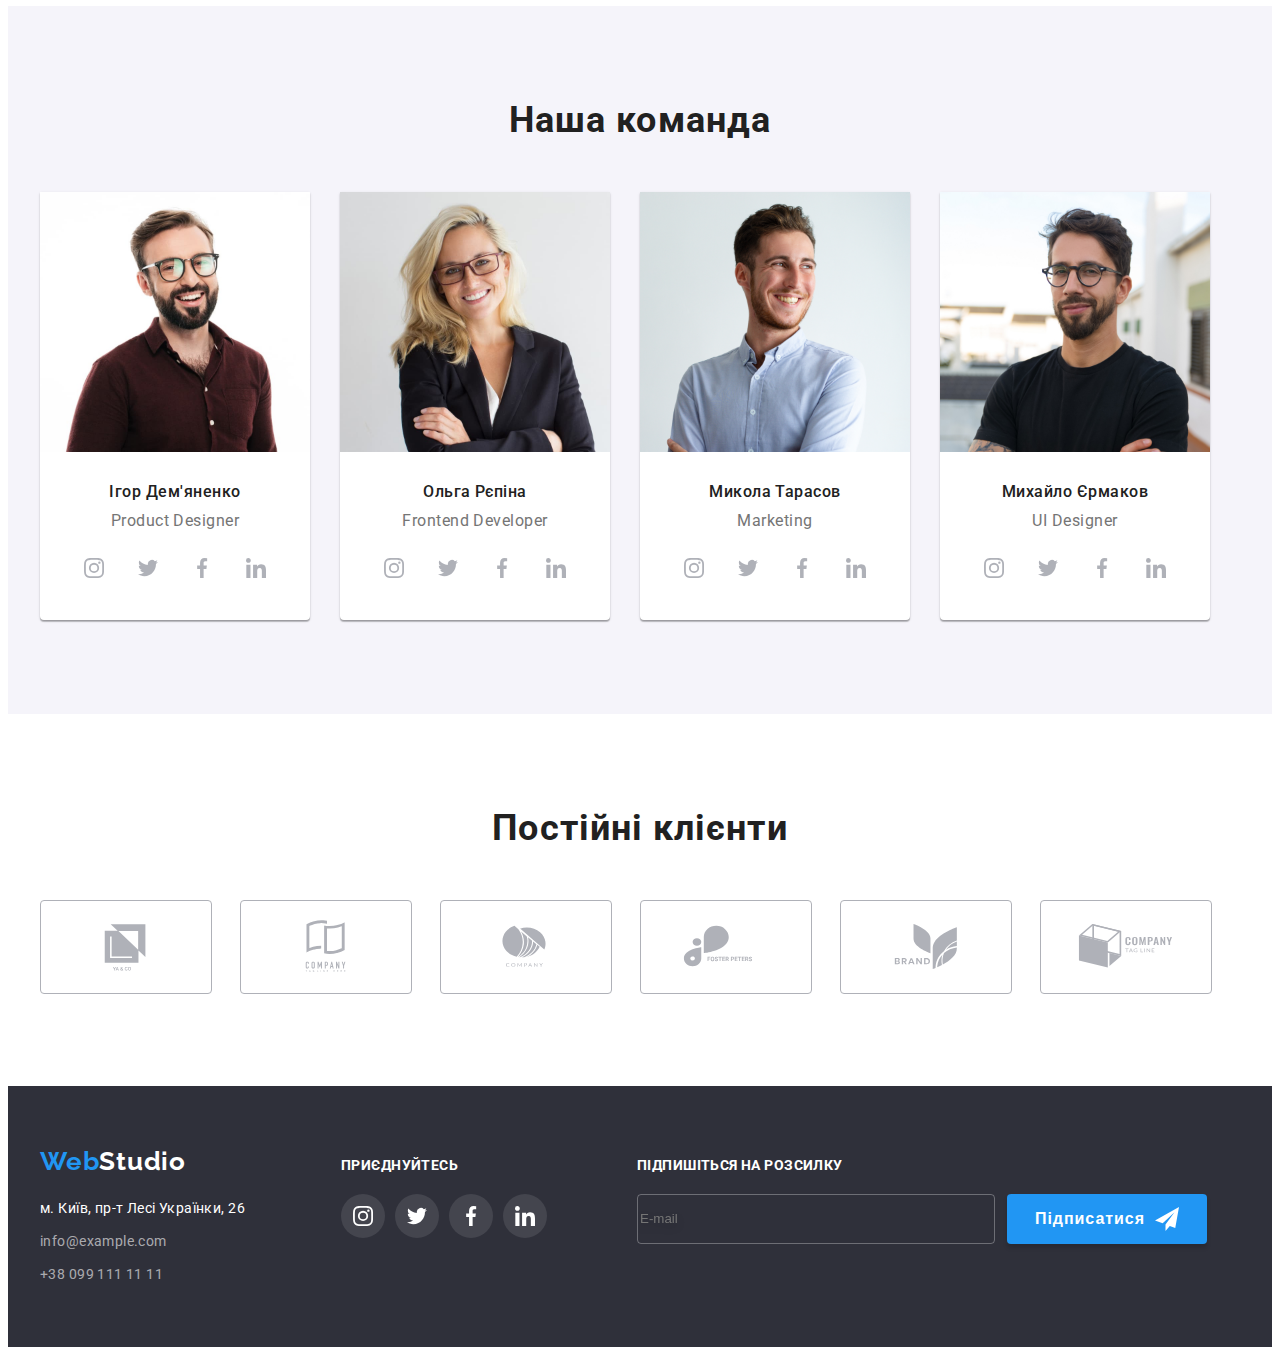
==== commit 1b58f1f9: "поправки" ====
--- a/index.html
+++ b/index.html
@@ -24,11 +24,11 @@
 	<body>
 		<header class="header">
 			<div class="container header__container">
-				<a href="./" class="logo link"><span class="loggo">Web</span>Studio</a>
+				<a href="./" class="logo link"><span class="logo-web">Web</span>Studio</a>
 				<nav class="navigation">
 					<ul class="navigation__list list">
 						<li class="navigation__item">
-							<a href="" class="navigation__link link header-item-current current"> Студія</a>
+							<a href="" class="navigation__link link navigation-link__current current"> Студія</a>
 						</li>
 						<li class="navigation__item">
 							<a href="./portfolio.html" class="navigation__link link"> Портфоліо</a>
@@ -37,17 +37,17 @@
 					</ul>
 				</nav>
 				<ul class="connect list">
-					<li class="connect__iten">
-						<a href="mailto:info@devstudio.com" class="connect__lisk link"
-							><svg class="header-icon" width="16" height="12">
+					<li class="connect__item">
+						<a href="mailto:info@devstudio.com" class="connect__link link"
+							><svg class="connect__icon" width="16" height="12">
 								<use href="./images/icons.svg#icon-envelope"></use>
 							</svg>
 							info@devstudio.com
 						</a>
 					</li>
-					<li class="connect__iten">
-						<a href="tel:+380961111111" class="connect__lisk link"
-							><svg class="header-icon" width="10" height="16">
+					<li class="connect__item">
+						<a href="tel:+380961111111" class="connect__link link"
+							><svg class="connect__icon" width="10" height="16">
 								<use href="./images/icons.svg#icon-smartphone1"></use>
 							</svg>
 							+38 096 111 11 11
@@ -66,77 +66,77 @@
 					<button type="button" class="essential__btn" data-modal-open>Замовити послугу</button>
 				</div>
 			</section>
-			<section class="content section">
+			<section class="section">
 				<div class="container">
-					<h2 class="potfolio-title">Невидимий контейнер</h2>
-					<ul class="content__list list">
+					<h2 class="section__title">Невидимий контейнер</h2>
+					<ul class="content list">
 						<li class="content__item">
-							<div class="potfolio__icon">
-								<svg class="team-soc-icon" width="70" height="70">
+							<div class="content__icon-box">
+								<svg class="content__icon" width="70" height="70">
 									<use href="./images/icons.svg#icon-antenna"></use>
 								</svg>
 							</div>
 							<h3 class="content__title">Увага до деталей</h3>
-							<p class="content__pre-title">
+							<p class="content__text">
 								Ідейні міркування, і навіть початок повсякденної роботи з формування позиції.
 							</p>
 						</li>
 						<li class="content__item">
-							<div class="potfolio__icon">
-								<svg class="team-soc-icon" width="70" height="70">
+							<div class="content__icon-box">
+								<svg class="content__icon" width="70" height="70">
 									<use href="./images/icons.svg#icon-clock"></use>
 								</svg>
 							</div>
 							<h3 class="content__title">Пунктуальність</h3>
-							<p class="content__pre-title">
+							<p class="content__text">
 								Завдання організації, особливо рамки і місце навчання кадрів тягне у себе.
 							</p>
 						</li>
 						<li class="content__item">
-							<div class="potfolio__icon">
-								<svg class="team-soc-icon" width="70" height="70">
+							<div class="content__icon-box">
+								<svg class="content__icon" width="70" height="70">
 									<use href="./images/icons.svg#icon-diagram"></use>
 								</svg>
 							</div>
 							<h3 class="content__title">Планування</h3>
-							<p class="content__pre-title">
+							<p class="content__text">
 								Так само консультація з широким активом значною мірою зумовлює.
 							</p>
 						</li>
 						<li class="content__item">
-							<div class="potfolio__icon">
-								<svg class="team-soc-icon" width="70" height="70">
+							<div class="content__icon-box">
+								<svg class="content__icon" width="70" height="70">
 									<use href="./images/icons.svg#icon-astronaut"></use>
 								</svg>
 							</div>
 							<h3 class="content__title">Сучані технологій</h3>
-							<p class="content__pre-title">
+							<p class="content__text">
 								Значимість цих проблем настільки очевидна, що реалізація планових завдань.
 							</p>
 						</li>
 					</ul>
 				</div>
 			</section>
-			<section class="foto section">
+			<section class="section	">
 				<div class="container">
-					<h2 class="foto__title">Чим ми займаємося</h2>
-					<ul class="foto__list list">
+					<h2 class="section__title">Чим ми займаємося</h2>
+					<ul class="foto list">
 						<li class="foto__item">
-							<div class="foto__bottom">
+							<div class="foto__box">
 								<img src="./images/box1.jpg" alt="box1" width="370" />
-								<p class="work__lister">Десктопні додатки</p>
+								<p class="foto__text">Десктопні додатки</p>
 							</div>
 						</li>
 						<li class="foto__item">
-							<div class="foto__bottom">
+							<div class="foto__box">
 								<img src="./images/box2.jpg" alt="box2" width="370" />
-								<p class="work__lister">Мобільні додатки</p>
+								<p class="foto__text">Мобільні додатки</p>
 							</div>
 						</li>
 						<li class="foto__item">
-							<div class="foto__bottom">
+							<div class="foto__box">
 								<img src="./images/box3.jpg" alt="box3" width="370" />
-								<p class="work__lister">Дизайнерські рішення</p>
+								<p class="foto__text">Дизайнерські рішення</p>
 							</div>
 						</li>
 					</ul>
@@ -350,7 +350,7 @@
 		<footer class="contacts">
 			<div class="container footer__container">
 				<div class="flecsy">
-					<a href="./" class="logo-contacts link"><span class="loggo">Web</span>Studio</a>
+					<a href="./" class="logo-contacts link"><span class="logo-web">Web</span>Studio</a>
 					<address class="info">
 						<ul class="info-list list">
 							<li class="info-item">
--- a/css/main.min.css
+++ b/css/main.min.css
@@ -1 +1 @@
-:root{--second--title--color: #757575;--main--title--black: #2196f3;--item--color--white: #ffffff;--main--item--color: #212121}p,h1,h2,h3,h4,h5,h6{margin:0}ul{margin:0;padding-left:0}body{font-family:Roboto,sans-serif}.list{list-style:none}.link{text-decoration:none;display:block}.potfolio-title{position:absolute;white-space:nowrap;width:1px;height:1px;overflow:hidden;border:0;padding:0;clip:rect(0 0 0 0);-webkit-clip-path:inset(50%);clip-path:inset(50%);margin:-1px}.container{width:1200px;padding-left:15px;padding-right:15px;margin:0 auto}.section{padding:94px 0}.backdrop{position:fixed;top:0;width:100%;height:100%;background-color:rgba(0,0,0,.2);transition:opacity 250ms cubic-bezier(0.4, 0, 0.2, 1),visibility 250ms cubic-bezier(0.4, 0, 0.2, 1)}.backdrop.is-hidden{visibility:hidden;opacity:0;pointer-events:none}.modal{position:absolute;width:528px;height:581px;background:#fff;box-shadow:0px 1px 3px rgba(0,0,0,.12),0px 1px 1px rgba(0,0,0,.14),0px 2px 1px rgba(0,0,0,.2);border-radius:4px;top:50%;left:50%;padding:40px;transform:translate(-50%, -50%) scale(1);transition:transform 250ms cubic-bezier(0.4, 0, 0.2, 1)}.backdrop.is-hidden .modal{transform:translate(-50%, -50%) scale(0);min-height:0}.btn-modal{position:absolute;right:8px;top:8px;background:#fff;border:1px solid rgba(0,0,0,.1);width:30px;height:30px;cursor:pointer;border-radius:50%;background-color:rgba(0,0,0,0)}.btn-modal:focus,.btn-modal:hover{fill:#2196f3}.modal-icon{position:absolute;top:50%;left:50%;transform:translate(-50%, -50%)}.no-scroll{overflow:hidden}.modal-title{font-weight:700;font-size:20px;line-height:1.15;text-align:center;letter-spacing:.03em;color:#212121;margin-bottom:12px}.form-input{width:100%;height:40px;border:1px solid rgba(33,33,33,.2);border-radius:4px;padding-left:42px}.form-input:focus{outline-color:#2196f3}.input-title{font-size:12px;line-height:1.16;letter-spacing:.01em;color:#757575}.input-icon{position:absolute;left:12px;top:50%;transform:translateY(-50%)}.modal-text{display:block;width:100%;height:120px;border:1px solid rgba(33,33,33,.2);border-radius:4px;resize:none;padding:12px 16px;margin-top:4px}.modal-text:focus{outline-color:#2196f3}.btn-form{font-weight:700;font-size:16px;line-height:1.87;letter-spacing:.06em;color:#fff;background:#2196f3;box-shadow:0px 4px 4px rgba(0,0,0,.15);border-radius:4px;border:none;cursor:pointer;padding:10px 52px;display:block;margin-left:auto;margin-right:auto}.form-field{margin-bottom:10px}.form-field-com{margin-bottom:20px}.input-wrap{position:relative;margin-top:4px}.form-input:focus+.input-icon{fill:#2196f3}.form-polyci{font-size:14px;line-height:1.71;letter-spacing:.03em;color:#757575;display:flex;justify-content:center;align-items:center;margin-bottom:20px}.form-polyci::before{content:" ";width:16px;height:15px;border:2px solid #212121;border-radius:3px;margin-right:8px;transition:background-color 250ms cubic-bezier(0.4, 0, 0.2, 1)}.check-polyci{font-size:14px;line-height:1.71;letter-spacing:.03em;-webkit-text-decoration-line:underline;text-decoration-line:underline;color:#2196f3}.input-check:checked+.form-polyci::before{background-color:#2196f3;border-radius:2px;background-image:url(../images/galochka.svg);border:none;background-repeat:no-repeat;background-position:center}.logo{font-family:"Raleway";font-weight:700;font-size:26px;line-height:1.19;letter-spacing:.03em;color:#000}.loggo{color:var(--main--title--black)}.header{border-bottom:1px solid silver;margin-right:auto;margin-left:auto}.header__container{display:flex;align-items:center}.navigation{margin-left:93px}.navigation__list{display:flex;position:relative}.navigation__list.navigation__link::after{content:"";display:block;background:#2196f3;border-radius:2px;width:100%;height:4px;position:absolute}.navigation__list .navigation__item:not(:last-child){margin-right:50px}.connect__lisk{font-size:14px;line-height:1.14;letter-spacing:.02em;color:var(--second--title--color);align-items:center}.connect__lisk{display:flex;justify-content:center;gap:10px;transition:color 250ms cubic-bezier(0.4, 0, 0.2, 1)}.connect__lisk:focus,.connect__lisk:hover{color:var(--main--title--black)}.connect{display:flex;justify-content:center;gap:10px;margin-left:auto}.connect .connect__iten+.connect__iten{margin-left:50px}.navigation__link{position:relative;display:block;padding-top:32px;padding-bottom:32px;font-weight:500;font-size:14px;line-height:1.14;color:var(--main--item--color);transition:color 250ms cubic-bezier(0.4, 0, 0.2, 1)}.navigation__link.current::after{content:"";display:block;width:100%;height:4px;border-radius:2px;background-color:#2196f3;position:absolute;bottom:-1px;left:0}.header-icon{fill:currentColor}.connect__iten{font-weight:500;font-size:14px;line-height:1.14;color:var(--main--item--color)}.header-item-current{color:var(--main--title--black)}.essential{background-color:#c4c4c4;background-image:linear-gradient(rgba(47, 48, 58, 0.4), rgba(47, 48, 58, 0.4)),url(../images/hero.jpg);text-align:center;background-size:auto;padding-top:200px;padding-bottom:200px;max-width:1600px;background-repeat:no-repeat;background-position:center;margin:0 auto}.essential__titel{font-weight:900;font-size:44px;line-height:1.36;letter-spacing:.06em;text-transform:uppercase;color:var(--item--color--white)}.essential__btn{margin-top:30px;margin-left:auto;margin-right:auto}.essential__btn{font-weight:700;font-size:16px;line-height:1.88;align-items:center;text-align:center;letter-spacing:.06em;background:var(--main--title--black);color:var(--item--color--white);cursor:pointer;border:none;box-shadow:0px 4px 4px rgba(0,0,0,.15);border-radius:4px;padding:10px 32px;transition:background-color 250ms cubic-bezier(0.4, 0, 0.2, 1)}.essential__btn :focus,.essential__btn :hover{background-color:#188ce8}.content__list{display:flex;flex-wrap:wrap}.content__list .content__item:not(:last-child){margin-right:30px}.content__item{width:270px}.content__title{font-weight:700;font-size:14px;line-height:1.14;letter-spacing:.03em;text-transform:uppercase;color:var(--main--item--color);margin-bottom:10px}.content__pre-title{font-size:14px;line-height:1.71;letter-spacing:.03em;color:var(--second--title--color)}.potfolio__icon{width:270px;height:120px;background-color:#f5f4fa;display:flex;justify-content:center;align-items:center;margin-bottom:30px}.foto{padding-top:0}.foto__item:not(:last-child){margin-right:30px}.foto__list{display:flex}img{width:auto;display:block;max-width:100%}.foto__title,.hero-title{font-weight:700;font-size:36px;line-height:1.16;text-align:center;letter-spacing:.03em;color:var(--main--item--color);margin-bottom:50px}.foto__bottom{position:relative}.work__lister{display:flex;align-items:center;justify-content:center;font-weight:700;font-size:14px;line-height:1.14;letter-spacing:.03em;text-transform:uppercase;color:#fff;background:rgba(47,48,58,.8);position:absolute;width:100%;height:70px;bottom:0px}.team-list{display:flex}.team-item{width:270px;height:428px;left:calc(50% - 135px - 450px);top:calc(50% - 214px + 532px);background:#fff;box-shadow:0px 1px 3px rgba(0,0,0,.12),0px 1px 1px rgba(0,0,0,.14),0px 2px 1px rgba(0,0,0,.2);border-radius:0px 0px 4px 4px}.team-item:not(:last-child){margin-right:30px}.team{background-color:#f5f4fa}.team-title{font-weight:700;font-size:36px;line-height:1.16;text-align:center;letter-spacing:.03em;color:#212121;margin-bottom:50px}.team-name{font-weight:500;font-size:16px;line-height:1.19;text-align:center;letter-spacing:.03em;color:var(--main--item--color);margin-bottom:10px}.team-profession{font-size:16px;line-height:1.19;text-align:center;letter-spacing:.03em;color:var(--second--title--color);margin-bottom:16px}.team-data{padding-top:30px;padding-bottom:30px}.team-soc{display:flex;justify-content:center;gap:10px}.team-soc-link{width:44px;height:44px;border-radius:50%;background-color:#fff;display:flex;align-items:center;justify-content:center;transition:background-color 250ms cubic-bezier(0.4, 0, 0.2, 1)}.team-soc-link:hover,.team-soc-link:focus{background-color:#2196f3}.team-soc-link:hover .team-soc-icon,.team-soc-link:focus .team-soc-icon{fill:#fff}.team-soc-icon{fill:#afb1b8;transition:fill 250ms cubic-bezier(0.4, 0, 0.2, 1)}.client-list{display:flex}.client-title{font-weight:700;font-size:36px;line-height:1.16;text-align:center;letter-spacing:.03em;color:#212121;margin-bottom:50px}.client-item{width:170px;height:92px}.client-item:not(:last-child){margin-right:30px}.client-soc-link{outline:none;width:100%;height:100%;display:flex;align-items:center;justify-content:center;border:1px solid #afb1b8;border-radius:4px;transition:border 250ms cubic-bezier(0.4, 0, 0.2, 1),border-radius cubic-bezier(0.4, 0, 0.2, 1)}.client-soc-link:focus,.client-soc-link:hover{border:1px solid #2196f3;border-radius:4px}.client-soc-icon{fill:#afb1b8;transition:fill 250ms cubic-bezier(0.4, 0, 0.2, 1)}.client-soc-link:hover .client-soc-icon,.client-soc-link:focus .client-soc-icon{fill:#2196f3}.contacts{background-color:#2f303a;padding-top:60px;padding-bottom:60px;margin:0 auto}.info-item{font-style:normal;font-size:14px;line-height:1.71;letter-spacing:.03em;width:231px}.info-address{letter-spacing:.03em;color:var(--item--color--white)}.info-mail,.info-tel{color:rgba(255,255,255,.6)}.logo-contacts{font-family:"Raleway";font-weight:700;font-size:26px;line-height:1.19;letter-spacing:.03em;color:var(--item--color--white);margin-bottom:20px}.footer-continer{margin-right:90px}.footer__container{display:flex;align-items:baseline}.footer-title{font-weight:700;font-size:14px;line-height:1.14;letter-spacing:.03em;text-transform:uppercase;color:#fff;margin-bottom:20px}.footer-soc{display:flex;justify-content:center;gap:10px}.footer-soc-link{width:44px;height:44px;border-radius:50%;background:rgba(255,255,255,.1);display:flex;align-items:center;justify-content:center;transition:background-color 250ms cubic-bezier(0.4, 0, 0.2, 1)}.footer-soc-link:hover,.footer-soc-link:focus{background-color:#2196f3}.footer-soc-icon{fill:#fff;transition:background-color 250ms cubic-bezier(0.4, 0, 0.2, 1)}.footer-soc-link:hover .footer-soc-icon,.footer-soc-link:focus .footer-soc-icon{fill:#fff}.text-soc-it{font-weight:700;font-size:14px;line-height:1.14;letter-spacing:.03em;text-transform:uppercase;color:#fff;margin-bottom:20px}.footer-letter-mail{width:358px;height:50px;box-sizing:border-box;border:1px solid rgba(255,255,255,.3);background-color:rgba(33,149,243,0);border-radius:4px}.footer-letter-mail::-moz-placeholder{filter:drop-shadow(0px 4px 4px rgba(0, 0, 0, 0.15))}.footer-letter-mail:-ms-input-placeholder{filter:drop-shadow(0px 4px 4px rgba(0, 0, 0, 0.15))}.footer-letter-mail::placeholder{filter:drop-shadow(0px 4px 4px rgba(0, 0, 0, 0.15))}.sent-letter{width:200px;height:50px;justify-content:center;margin-left:12px;border:none;background:#2196f3;box-shadow:0px 4px 4px rgba(0,0,0,.15);border-radius:4px}.footer-letter-icon{margin-left:10px}.footer-form{display:flex}.btn-footer-text{font-weight:700;font-size:16px;line-height:1.87;display:flex;align-items:center;text-align:center;letter-spacing:.06em;color:#fff}.filter{display:flex;justify-content:center}.filter-item:not(:last-child){margin-right:8px}.filter-btn{font-weight:500;font-size:16px;line-height:1.65;text-align:center;letter-spacing:.03em;color:var(--main--item--color);background-color:#f5f4fa;border:none;cursor:pointer;border-radius:4px;padding:6px 22px;transition:background-color 250ms cubic-bezier(0.4, 0, 0.2, 1),color 250ms cubic-bezier(0.4, 0, 0.2, 1),box-shadow 250ms cubic-bezier(0.4, 0, 0.2, 1)}.filter-btn:hover,.filter-btn:focus{color:var(--item--color--white);background-color:var(--main--title--black);box-shadow:0px 3px 1px rgba(0,0,0,.1),0px 1px 2px rgba(0,0,0,.08),0px 2px 2px rgba(0,0,0,.12)}.work-link-asd:hover,.work-link-asd:focus{box-shadow:0px 1px 1px rgba(0,0,0,.12),0px 4px 4px rgba(0,0,0,.06),1px 4px 6px rgba(0,0,0,.16)}.work-link{position:relative;overflow:hidden}.work-top-text{position:absolute;top:0;font-size:18px;line-height:1.55;letter-spacing:.03em;color:#fff;background:rgba(33,150,243,.9);padding:63px 24px;height:100%;transform:translateY(100%);transition:250ms cubic-bezier(0.4, 0, 0.2, 1)}.work-link-asd:hover .work-top-text,.work-link-asd:focus .work-top-text{transform:translateY(0)}.work-item{display:flex;flex-wrap:wrap;gap:30px;margin-top:50px;font-weight:700;font-size:18px;line-height:2;letter-spacing:.06em}.work-item.work-list:nth-last-child(-n+3){margin-bottom:30px}.work-item.work-list:nth-last-child(-n+3){transition:box-shadow 250ms cubic-bezier(0.4, 0, 0.2, 1)}.work-title{font-weight:700;font-size:18px;line-height:2;letter-spacing:.06em;color:var(--main--item--color);margin-bottom:4px}.work-data{padding:20px 24px 20px 24px;border-left:1px solid #eee;border-right:1px solid #eee;border-bottom:1px solid #eee}.work-pre-title{font-weight:400;font-size:16px;line-height:1.88;letter-spacing:.03em;color:var(--second--title--color)}.info{margin-top:20px;margin-right:70px}.logo-contacts{display:inline;margin-top:40px}.info-list .info-item:not(:last-child){margin-bottom:9px}/*# sourceMappingURL=main.min.css.map */+:root{--second--title--color: #757575;--main--title--black: #2196f3;--item--color--white: #ffffff;--main--item--color: #212121}p,h1,h2,h3,h4,h5,h6{margin:0}ul{margin:0;padding-left:0}body{font-family:Roboto,sans-serif}.list{list-style:none}.link{text-decoration:none;display:block}.section__title{position:absolute;white-space:nowrap;width:1px;height:1px;overflow:hidden;border:0;padding:0;clip:rect(0 0 0 0);-webkit-clip-path:inset(50%);clip-path:inset(50%);margin:-1px}.container{width:1200px;padding-left:15px;padding-right:15px;margin:0 auto}.section{padding:94px 0}.backdrop{position:fixed;top:0;width:100%;height:100%;background-color:rgba(0,0,0,.2);transition:opacity 250ms cubic-bezier(0.4, 0, 0.2, 1),visibility 250ms cubic-bezier(0.4, 0, 0.2, 1)}.backdrop.is-hidden{visibility:hidden;opacity:0;pointer-events:none}.modal{position:absolute;width:528px;height:581px;background:#fff;box-shadow:0px 1px 3px rgba(0,0,0,.12),0px 1px 1px rgba(0,0,0,.14),0px 2px 1px rgba(0,0,0,.2);border-radius:4px;top:50%;left:50%;padding:40px;transform:translate(-50%, -50%) scale(1);transition:transform 250ms cubic-bezier(0.4, 0, 0.2, 1)}.backdrop.is-hidden .modal{transform:translate(-50%, -50%) scale(0);min-height:0}.btn-modal{position:absolute;right:8px;top:8px;background:#fff;border:1px solid rgba(0,0,0,.1);width:30px;height:30px;cursor:pointer;border-radius:50%;background-color:rgba(0,0,0,0)}.btn-modal:focus,.btn-modal:hover{fill:#2196f3}.modal-icon{position:absolute;top:50%;left:50%;transform:translate(-50%, -50%)}.no-scroll{overflow:hidden}.modal-title{font-weight:700;font-size:20px;line-height:1.15;text-align:center;letter-spacing:.03em;color:#212121;margin-bottom:12px}.form-input{width:100%;height:40px;border:1px solid rgba(33,33,33,.2);border-radius:4px;padding-left:42px}.form-input:focus{outline-color:#2196f3}.input-title{font-size:12px;line-height:1.16;letter-spacing:.01em;color:#757575}.input-icon{position:absolute;left:12px;top:50%;transform:translateY(-50%)}.modal-text{display:block;width:100%;height:120px;border:1px solid rgba(33,33,33,.2);border-radius:4px;resize:none;padding:12px 16px;margin-top:4px}.modal-text:focus{outline-color:#2196f3}.btn-form{font-weight:700;font-size:16px;line-height:1.87;letter-spacing:.06em;color:#fff;background:#2196f3;box-shadow:0px 4px 4px rgba(0,0,0,.15);border-radius:4px;border:none;cursor:pointer;padding:10px 52px;display:block;margin-left:auto;margin-right:auto}.form-field{margin-bottom:10px}.form-field-com{margin-bottom:20px}.input-wrap{position:relative;margin-top:4px}.form-input:focus+.input-icon{fill:#2196f3}.form-polyci{font-size:14px;line-height:1.71;letter-spacing:.03em;color:#757575;display:flex;justify-content:center;align-items:center;margin-bottom:20px}.form-polyci::before{content:" ";width:16px;height:15px;border:2px solid #212121;border-radius:3px;margin-right:8px;transition:background-color 250ms cubic-bezier(0.4, 0, 0.2, 1)}.check-polyci{font-size:14px;line-height:1.71;letter-spacing:.03em;-webkit-text-decoration-line:underline;text-decoration-line:underline;color:#2196f3}.input-check:checked+.form-polyci::before{background-color:#2196f3;border-radius:2px;background-image:url(../images/galochka.svg);border:none;background-repeat:no-repeat;background-position:center}.logo{font-family:"Raleway";font-weight:700;font-size:26px;line-height:1.19;letter-spacing:.03em;color:#000}.logo-web{color:var(--main--title--black)}.header{border-bottom:1px solid silver;margin-right:auto;margin-left:auto}.header__container{display:flex;align-items:center}.navigation{margin-left:93px}.navigation__list{display:flex;position:relative}.navigation__list.navigation__link::after{content:"";display:block;background:#2196f3;border-radius:2px;width:100%;height:4px;position:absolute}.navigation__list .navigation__item:not(:last-child){margin-right:50px}.connect__link{font-size:14px;line-height:1.14;letter-spacing:.02em;color:var(--second--title--color);align-items:center}.connect__link{display:flex;justify-content:center;gap:10px;transition:color 250ms cubic-bezier(0.4, 0, 0.2, 1)}.connect__link:focus,.connect__link:hover{color:var(--main--title--black)}.connect{display:flex;justify-content:center;gap:10px;margin-left:auto}.connect .connect__item+.connect__item{margin-left:50px}.navigation__link{position:relative;display:block;padding-top:32px;padding-bottom:32px;font-weight:500;font-size:14px;line-height:1.14;color:var(--main--item--color);transition:color 250ms cubic-bezier(0.4, 0, 0.2, 1)}.navigation__link.current::after{content:"";display:block;width:100%;height:4px;border-radius:2px;background-color:#2196f3;position:absolute;bottom:-1px;left:0}.connect__icon{fill:currentColor}.connect__itemconnect__lisk{font-weight:500;font-size:14px;line-height:1.14;color:var(--main--item--color)}.navigation-link__current{color:var(--main--title--black)}.essential{background-color:#c4c4c4;background-image:linear-gradient(rgba(47, 48, 58, 0.4), rgba(47, 48, 58, 0.4)),url(../images/hero.jpg);text-align:center;background-size:auto;padding-top:200px;padding-bottom:200px;max-width:1600px;background-repeat:no-repeat;background-position:center;margin:0 auto}.essential__titel{font-weight:900;font-size:44px;line-height:1.36;letter-spacing:.06em;text-transform:uppercase;color:var(--item--color--white)}.essential__btn{margin-top:30px;margin-left:auto;margin-right:auto}.essential__btn{font-weight:700;font-size:16px;line-height:1.88;align-items:center;text-align:center;letter-spacing:.06em;background:var(--main--title--black);color:var(--item--color--white);cursor:pointer;border:none;box-shadow:0px 4px 4px rgba(0,0,0,.15);border-radius:4px;padding:10px 32px;transition:background-color 250ms cubic-bezier(0.4, 0, 0.2, 1)}.essential__btn :focus,.essential__btn :hover{background-color:#188ce8}.content{display:flex;flex-wrap:wrap}.content .content__item:not(:last-child){margin-right:30px}.content__item{width:270px}.content__title{font-weight:700;font-size:14px;line-height:1.14;letter-spacing:.03em;text-transform:uppercase;color:var(--main--item--color);margin-bottom:10px}.content__text{font-size:14px;line-height:1.71;letter-spacing:.03em;color:var(--second--title--color)}.content__icon-box{width:270px;height:120px;background-color:#f5f4fa;display:flex;justify-content:center;align-items:center;margin-bottom:30px}.foto{padding-top:0}.foto__item:not(:last-child){margin-right:30px}.foto{display:flex}img{width:auto;display:block;max-width:100%}.section__title,.hero-title{font-weight:700;font-size:36px;line-height:1.16;text-align:center;letter-spacing:.03em;color:var(--main--item--color);margin-bottom:50px}.foto__box{position:relative}.foto__text{display:flex;align-items:center;justify-content:center;font-weight:700;font-size:14px;line-height:1.14;letter-spacing:.03em;text-transform:uppercase;color:#fff;background:rgba(47,48,58,.8);position:absolute;width:100%;height:70px;bottom:0px}.team-list{display:flex}.team-item{width:270px;height:428px;left:calc(50% - 135px - 450px);top:calc(50% - 214px + 532px);background:#fff;box-shadow:0px 1px 3px rgba(0,0,0,.12),0px 1px 1px rgba(0,0,0,.14),0px 2px 1px rgba(0,0,0,.2);border-radius:0px 0px 4px 4px}.team-item:not(:last-child){margin-right:30px}.team{background-color:#f5f4fa}.team-title{font-weight:700;font-size:36px;line-height:1.16;text-align:center;letter-spacing:.03em;color:#212121;margin-bottom:50px}.team-name{font-weight:500;font-size:16px;line-height:1.19;text-align:center;letter-spacing:.03em;color:var(--main--item--color);margin-bottom:10px}.team-profession{font-size:16px;line-height:1.19;text-align:center;letter-spacing:.03em;color:var(--second--title--color);margin-bottom:16px}.team-data{padding-top:30px;padding-bottom:30px}.team-soc{display:flex;justify-content:center;gap:10px}.team-soc-link{width:44px;height:44px;border-radius:50%;background-color:#fff;display:flex;align-items:center;justify-content:center;transition:background-color 250ms cubic-bezier(0.4, 0, 0.2, 1)}.team-soc-link:hover,.team-soc-link:focus{background-color:#2196f3}.team-soc-link:hover .team-soc-icon,.team-soc-link:focus .team-soc-icon{fill:#fff}.team-soc-icon{fill:#afb1b8;transition:fill 250ms cubic-bezier(0.4, 0, 0.2, 1)}.client-list{display:flex}.client-title{font-weight:700;font-size:36px;line-height:1.16;text-align:center;letter-spacing:.03em;color:#212121;margin-bottom:50px}.client-item{width:170px;height:92px}.client-item:not(:last-child){margin-right:30px}.client-soc-link{outline:none;width:100%;height:100%;display:flex;align-items:center;justify-content:center;border:1px solid #afb1b8;border-radius:4px;transition:border 250ms cubic-bezier(0.4, 0, 0.2, 1),border-radius cubic-bezier(0.4, 0, 0.2, 1)}.client-soc-link:focus,.client-soc-link:hover{border:1px solid #2196f3;border-radius:4px}.client-soc-icon{fill:#afb1b8;transition:fill 250ms cubic-bezier(0.4, 0, 0.2, 1)}.client-soc-link:hover .client-soc-icon,.client-soc-link:focus .client-soc-icon{fill:#2196f3}.contacts{background-color:#2f303a;padding-top:60px;padding-bottom:60px;margin:0 auto}.info-item{font-style:normal;font-size:14px;line-height:1.71;letter-spacing:.03em;width:231px}.info-address{letter-spacing:.03em;color:var(--item--color--white)}.info-mail,.info-tel{color:rgba(255,255,255,.6)}.logo-contacts{font-family:"Raleway";font-weight:700;font-size:26px;line-height:1.19;letter-spacing:.03em;color:var(--item--color--white);margin-bottom:20px}.footer-continer{margin-right:90px}.footer__container{display:flex;align-items:baseline}.footer-title{font-weight:700;font-size:14px;line-height:1.14;letter-spacing:.03em;text-transform:uppercase;color:#fff;margin-bottom:20px}.footer-soc{display:flex;justify-content:center;gap:10px}.footer-soc-link{width:44px;height:44px;border-radius:50%;background:rgba(255,255,255,.1);display:flex;align-items:center;justify-content:center;transition:background-color 250ms cubic-bezier(0.4, 0, 0.2, 1)}.footer-soc-link:hover,.footer-soc-link:focus{background-color:#2196f3}.footer-soc-icon{fill:#fff;transition:background-color 250ms cubic-bezier(0.4, 0, 0.2, 1)}.footer-soc-link:hover .footer-soc-icon,.footer-soc-link:focus .footer-soc-icon{fill:#fff}.text-soc-it{font-weight:700;font-size:14px;line-height:1.14;letter-spacing:.03em;text-transform:uppercase;color:#fff;margin-bottom:20px}.footer-letter-mail{width:358px;height:50px;box-sizing:border-box;border:1px solid rgba(255,255,255,.3);background-color:rgba(33,149,243,0);border-radius:4px}.footer-letter-mail::-moz-placeholder{filter:drop-shadow(0px 4px 4px rgba(0, 0, 0, 0.15))}.footer-letter-mail:-ms-input-placeholder{filter:drop-shadow(0px 4px 4px rgba(0, 0, 0, 0.15))}.footer-letter-mail::placeholder{filter:drop-shadow(0px 4px 4px rgba(0, 0, 0, 0.15))}.sent-letter{width:200px;height:50px;justify-content:center;margin-left:12px;border:none;background:#2196f3;box-shadow:0px 4px 4px rgba(0,0,0,.15);border-radius:4px}.footer-letter-icon{margin-left:10px}.footer-form{display:flex}.btn-footer-text{font-weight:700;font-size:16px;line-height:1.87;display:flex;align-items:center;text-align:center;letter-spacing:.06em;color:#fff}.filter{display:flex;justify-content:center}.filter-item:not(:last-child){margin-right:8px}.filter-btn{font-weight:500;font-size:16px;line-height:1.65;text-align:center;letter-spacing:.03em;color:var(--main--item--color);background-color:#f5f4fa;border:none;cursor:pointer;border-radius:4px;padding:6px 22px;transition:background-color 250ms cubic-bezier(0.4, 0, 0.2, 1),color 250ms cubic-bezier(0.4, 0, 0.2, 1),box-shadow 250ms cubic-bezier(0.4, 0, 0.2, 1)}.filter-btn:hover,.filter-btn:focus{color:var(--item--color--white);background-color:var(--main--title--black);box-shadow:0px 3px 1px rgba(0,0,0,.1),0px 1px 2px rgba(0,0,0,.08),0px 2px 2px rgba(0,0,0,.12)}.work-link-asd:hover,.work-link-asd:focus{box-shadow:0px 1px 1px rgba(0,0,0,.12),0px 4px 4px rgba(0,0,0,.06),1px 4px 6px rgba(0,0,0,.16)}.work-link{position:relative;overflow:hidden}.work-top-text{position:absolute;top:0;font-size:18px;line-height:1.55;letter-spacing:.03em;color:#fff;background:rgba(33,150,243,.9);padding:63px 24px;height:100%;transform:translateY(100%);transition:250ms cubic-bezier(0.4, 0, 0.2, 1)}.work-link-asd:hover .work-top-text,.work-link-asd:focus .work-top-text{transform:translateY(0)}.work-item{display:flex;flex-wrap:wrap;gap:30px;margin-top:50px;font-weight:700;font-size:18px;line-height:2;letter-spacing:.06em}.work-item.work-list:nth-last-child(-n+3){margin-bottom:30px}.work-item.work-list:nth-last-child(-n+3){transition:box-shadow 250ms cubic-bezier(0.4, 0, 0.2, 1)}.work-title{font-weight:700;font-size:18px;line-height:2;letter-spacing:.06em;color:var(--main--item--color);margin-bottom:4px}.work-data{padding:20px 24px 20px 24px;border-left:1px solid #eee;border-right:1px solid #eee;border-bottom:1px solid #eee}.work-pre-title{font-weight:400;font-size:16px;line-height:1.88;letter-spacing:.03em;color:var(--second--title--color)}.info{margin-top:20px;margin-right:70px}.logo-contacts{display:inline;margin-top:40px}.info-list .info-item:not(:last-child){margin-bottom:9px}/*# sourceMappingURL=main.min.css.map */